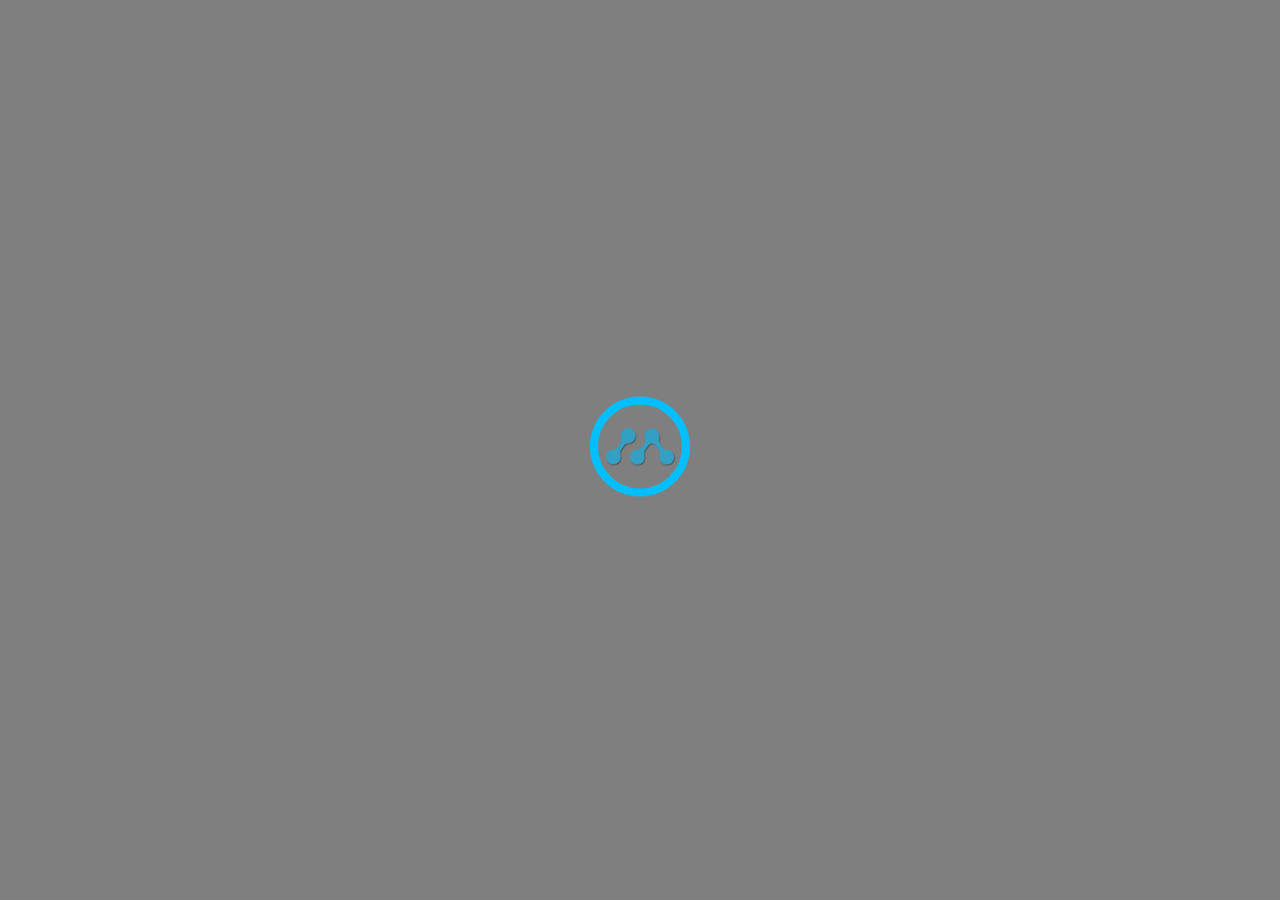
==== libarios-mark-john/momentum app/index.html @ cd69b1aa "momentum-app: status on-going" ====
<!DOCTYPE html>
<html lang="en">
<head>
    <meta charset="UTF-8">
    <meta name="viewport" content="width=device-width, initial-scale=1.0">
    <meta http-equiv="X-UA-Compatible" content="ie=edge">
    <link rel="shortcut icon" href="assets/img/fav.ico" type="image/x-icon">
    <link href="https://fonts.googleapis.com/css2?family=Poppins:wght@300;400;500;600;700&display=swap" rel="stylesheet">
    <link href="assets/fontawesome-free-5.15.3-web/css/all.css" rel="stylesheet">
    <link rel="stylesheet" type="text/css" href="assets/css/style.css">
    <script type="text/javascript" src="assets/js/style.js" defer></script>

    <title>Momentum App</title>
</head>
<body>
    <div class="main">
        <div id="top-content" class="top-content">
            <div class="right">
                <div><i class="fas fa-cloud-sun" style="font-size: 35px"></i></div>
                <!--
                    <i class="fas fa-smog"></i>
                    <i class="fas fa-cloud-sun"></i>
                    <i class="fas fa-cloud-rain"></i>
                    <i class="fas fa-wind"></i>
                    <i class="fas fa-bolt"></i>
                    <i class="fas fa-cloud"></i>
                    <i class="fas fa-cloud-showers-heavy"></i>
                -->
                
            </div>
            <div><h1>test</h1></div>
        </div>

        <div class="middle-content">
            <div class="middle-container">
                <div class="item" id="logo-main">
                    <img src="assets/img/logo.png" />
                    <div class="circle"></div>
                </div>

                <div id="request-name" class="request-name">
                    <input type="text" id="users-name" name="users-name" required autocomplete="off">
                    <label for="users-name" class="label-name">
                        <span class="content-name">Name</span>
                    </label>
                </div>
                
                <div id="user-content" class="user-content">
                        <div id="timer" class="timer" title="Change Time Format">
                            <div id="clock" class="hour-minute"></div>
                            <div id="seconds" class="seconds"></div>
                            <div id="ampm" class="ampm">AM</div>
                        </div>
                    <p id="greetings">Welcome Top!</p>
                </div>
            </div>
            <p id="quotes" class="quotes">Yesterday was a history. Tomorrow will be a mystery. Today is a gift, that's why it's called present.</p>
        </div>

        <div id="todo-list" class="todo-list">
            <div id="new-todo" class="new-todo">
                <input type="text" id="new-todos" name="new-todos" required autocomplete="off">
                <label for="new-todos" class="label-name">
                    <span class="content-name">New Todo</span>
                </label>
            </div>
            <div id="todo-view" class="todo-list-view">
            </div>
        </div>

        <footer>
            <p id="current-day"></p>
            <p id="todo" class="todo">TODO List</p>
        </footer>
    
    </div>
</body>
</html>
---- libarios-mark-john/momentum app/assets/css/style.css ----
* {
  margin: 0;
  padding: 0;
  box-sizing: border-box;
}

body {
  font-family: "Poppins", sans-serif;
}

.main {
  position: relative;
  width: 100%;
  height: 100vh;
  background-repeat: no-repeat;
  background-size: cover;
}

.top-content {
  display: none;
  justify-content: space-between;
  padding: 25px;
  color: white;
  transition: transform 0.2s ease;
  -webkit-animation: fadeIn 3s;
  -moz-animation: fadeIn 3s;
  -o-animation: fadeIn 3s;
  -ms-animation: fadeIn 3s;
}
.top-content .right {
  display: flex;
}

.middle-content {
  display: flex;
  justify-content: center;
  align-items: center;
}
.middle-content .quotes {
  display: none;
  margin-top: 3%;
  color: #fff;
}

.middle-container {
  position: absolute;
  top: 50%;
  left: 50%;
  transform: translate(-50%, -50%);
}
.middle-container .item {
  cursor: pointer;
  transition: transform 0.2s ease;
  -webkit-animation: fadeIn 3s;
  -moz-animation: fadeIn 3s;
  -o-animation: fadeIn 3s;
  -ms-animation: fadeIn 3s;
}
.middle-container .item img {
  width: 100px;
  opacity: 0.6;
  transition: 0.5s;
}
.middle-container .item .circle {
  content: "";
  width: 100px;
  height: 100px;
  border: 8px solid deepskyblue;
  border-radius: 50%;
  position: absolute;
  top: 0;
  left: 0;
  animation: pulseEffect infinite 1s;
  transition: 0.5s;
}
.middle-container .item:hover img {
  opacity: 1;
}
.middle-container .request-name {
  display: none;
  width: 100%;
  height: 50px;
  position: relative;
  overflow: hidden;
  animation: fadeIn 3s;
  -webkit-animation: fadeIn 3s;
  -moz-animation: fadeIn 3s;
  -o-animation: fadeIn 3s;
  -ms-animation: fadeIn 3s;
}
.middle-container .request-name input {
  width: 100%;
  height: 100%;
  color: #fff;
  border: none;
  outline: none;
  font-size: 16px;
  background: transparent;
}
.middle-container .request-name input:focus + .label-name .content-name, .middle-container .request-name input:valid + .label-name .content-name {
  transform: translateY(-120%);
  font-size: 14px;
  color: #5fa8d3;
}
.middle-container .request-name input:focus + .label-name::after, .middle-container .request-name input:valid + .label-name::after {
  transform: translateX(0%);
}
.middle-container .request-name label {
  position: absolute;
  bottom: 0px;
  left: 0%;
  width: 100%;
  height: 100%;
  pointer-events: none;
  border-bottom: 1px solid #fff;
  color: #fff;
}
.middle-container .request-name label::after {
  content: "";
  position: absolute;
  left: 0px;
  bottom: -1px;
  width: 100%;
  height: 100%;
  border-bottom: 3px solid #5fa8d3;
  transform: translateX(-100%);
  transition: transform 0.2s ease;
}
.middle-container .request-name label .content-name {
  position: absolute;
  bottom: 5px;
  left: 0px;
  transition: all 0.3s ease;
}
.middle-container .user-content {
  display: none;
  text-align: center;
  color: white;
  transition: transform 0.2s ease;
  -webkit-animation: fadeIn 3s;
  -moz-animation: fadeIn 3s;
  -o-animation: fadeIn 3s;
  -ms-animation: fadeIn 3s;
}
.middle-container .user-content .timer {
  display: flex;
  justify-content: center;
  cursor: pointer;
}
.middle-container .user-content .timer .hour-minute {
  font-size: 100px;
  font-weight: 100;
  padding: 20px;
  width: 100%;
}
.middle-container .user-content .timer .seconds {
  font-size: 30px;
  font-weight: 100;
  margin-top: 97px;
  width: 55px;
  margin-left: -30px;
}
.middle-container .user-content .timer .ampm {
  display: none;
  font-size: 30px;
  font-weight: 100;
  margin-top: 97px;
  width: 55px;
}
.middle-container .user-content #greetings {
  font-size: 20px;
  font-weight: 100;
}

.hidden {
  display: none;
}

.flex {
  display: flex;
}

.block {
  display: block !important;
}

footer {
  display: none;
  justify-content: space-between;
  align-items: center;
  margin: 0 auto;
  padding: 15px;
  background-color: transparent;
  position: fixed;
  bottom: 0;
  width: 100%;
  z-index: 8;
  transition: transform 0.2s ease;
  -webkit-animation: fadeIn 3s;
  -moz-animation: fadeIn 3s;
  -o-animation: fadeIn 3s;
  -ms-animation: fadeIn 3s;
}
footer #current-day {
  color: #fff;
  font-size: 19px;
  letter-spacing: 2px;
  cursor: pointer;
}
footer .todo {
  color: #fff;
  font-size: 19px;
  letter-spacing: 2px;
  cursor: pointer;
}

.new-todo {
  width: 100%;
  height: 50px;
  position: relative;
  overflow: hidden;
  animation: fadeIn 3s;
  -webkit-animation: fadeIn 3s;
  -moz-animation: fadeIn 3s;
  -o-animation: fadeIn 3s;
  -ms-animation: fadeIn 3s;
}
.new-todo input {
  width: 100%;
  height: 100%;
  color: #fff;
  border: none;
  outline: none;
  font-size: 16px;
  background: transparent;
}
.new-todo input:focus + .label-name .content-name, .new-todo input:valid + .label-name .content-name {
  transform: translateY(-120%);
  font-size: 14px;
  color: #5fa8d3;
}
.new-todo input:focus + .label-name::after, .new-todo input:valid + .label-name::after {
  transform: translateX(0%);
}
.new-todo label {
  position: absolute;
  bottom: 0px;
  left: 0%;
  width: 100%;
  height: 100%;
  pointer-events: none;
  border-bottom: 1px solid #fff;
  color: #fff;
}
.new-todo label::after {
  content: "";
  position: absolute;
  left: 0px;
  bottom: -1px;
  width: 100%;
  height: 100%;
  border-bottom: 3px solid #5fa8d3;
  transform: translateX(-100%);
  transition: transform 0.2s ease;
}
.new-todo label .content-name {
  position: absolute;
  bottom: 5px;
  left: 0px;
  transition: all 0.3s ease;
}

.todo-list {
  display: none;
  color: white;
  position: absolute;
  bottom: 0;
  right: 0;
  padding: 10px;
  margin-bottom: 40px;
  margin-right: 20px;
  background: transparent;
  height: 50%;
  width: 23%;
  font-size: 14px;
}

.todo-list-view {
  display: block;
  color: white;
  position: absolute;
  bottom: 0;
  right: 0;
  padding: 10px;
  margin-bottom: 0px;
  margin-right: 20px;
  background: transparent;
  height: 83%;
  width: 95%;
  font-size: 14px;
  overflow: hidden;
  overflow-y: auto;
  /*ul {
      margin-top: -20px;
      li {
          padding-top: 10px;
          .far {
              //float: right;
              padding: 5px;
          }
          .fa-trash-alt {
              cursor: pointer;
              &:hover {
                  color: #57a1cc;
              }
          }
      }
  }*/
}
.todo-list-view::-webkit-scrollbar {
  width: 10px;
}
.todo-list-view::-webkit-scrollbar-track {
  -webkit-box-shadow: inset 0 0 6px #57a1cc;
  border-radius: 10px;
}
.todo-list-view::-webkit-scrollbar-thumb {
  border-radius: 10px;
  -webkit-box-shadow: inset 0 0 6px #57a1cc;
}
.todo-list-view .fa-trash-alt {
  cursor: pointer;
  height: 16px;
  width: 16px;
  vertical-align: middle;
}
.todo-list-view .fa-trash-alt:hover {
  color: #57a1cc;
}
.todo-list-view .task-wrapper {
  height: auto;
  display: flex;
  align-items: center;
  margin-top: 10px;
}
.todo-list-view .task-title {
  height: auto;
  width: 87%;
  background: 0;
  border: 0;
  outline-style: none;
  padding-left: 3px;
  padding-right: 3px;
}

.button-confirm {
  float: right;
  display: none;
  transition: transform 0.2s ease;
  -webkit-animation: fadeIn 1s;
  -moz-animation: fadeIn 1s;
  -o-animation: fadeIn 1s;
  -ms-animation: fadeIn 1s;
}

.btn-delete {
  background-color: none;
  border: none;
  color: #fff;
  text-align: center;
  cursor: pointer;
  border-radius: 50%;
  border: 1px solid #4b8eb4;
  margin-right: 5px;
}
.btn-delete:hover {
  background-color: #57a1cc;
}

.slide-in {
  display: block;
  border: 0;
  border-radius: 0.1em;
  animation: slideMe 0.7s ease-in;
}

@-webkit-keyframes pulseEffect {
  0% {
    -webkit-transform: scale(1, 1);
    opacity: 0.6;
  }
  100% {
    -webkit-transform: scale(1.2, 1.2);
    opacity: 0;
  }
}
@keyframes fadeIn {
  0% {
    opacity: 0;
  }
  100% {
    opacity: 1;
  }
}
@-moz-keyframes fadeIn {
  0% {
    opacity: 0;
  }
  100% {
    opacity: 1;
  }
}
@-webkit-keyframes fadeIn {
  0% {
    opacity: 0;
  }
  100% {
    opacity: 1;
  }
}
@-o-keyframes fadeIn {
  0% {
    opacity: 0;
  }
  100% {
    opacity: 1;
  }
}
@-ms-keyframes fadeIn {
  0% {
    opacity: 0;
  }
  100% {
    opacity: 1;
  }
}
@keyframes slideMe {
  0% {
    transform: skewX(25deg) translateX(-500px);
    opacity: 0;
  }
  60% {
    transform: translateX(0px);
  }
  62% {
    transform: skewX(0deg) translateX(10px);
  }
  70% {
    transform: skew(-2deg);
    opacity: 1;
  }
  80% {
    transform: skew(0deg) translate(0);
  }
  90% {
    transform: skew(-5deg);
  }
  100% {
    transform: skew(0deg);
  }
}

/*# sourceMappingURL=style.css.map */
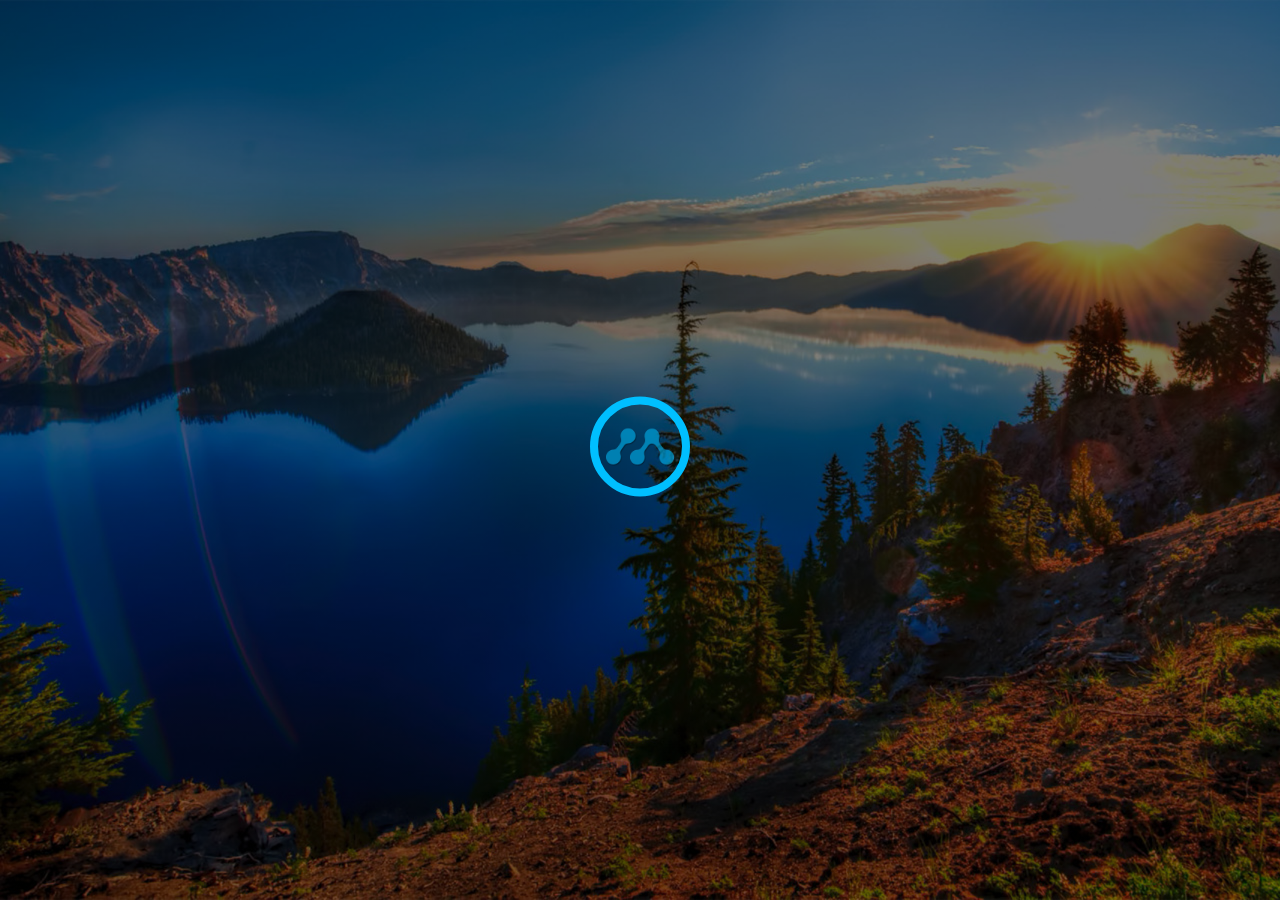
==== commit 61590d48: "Merge pull request #5 from markjohnlibarios/momentum-app" ====
--- a/libarios-mark-john/momentum app/index.html
+++ b/libarios-mark-john/momentum app/index.html
@@ -16,19 +16,12 @@
     <div class="main">
         <div id="top-content" class="top-content">
             <div class="right">
-                <div><i class="fas fa-cloud-sun" style="font-size: 35px"></i></div>
-                <!--
-                    <i class="fas fa-smog"></i>
-                    <i class="fas fa-cloud-sun"></i>
-                    <i class="fas fa-cloud-rain"></i>
-                    <i class="fas fa-wind"></i>
-                    <i class="fas fa-bolt"></i>
-                    <i class="fas fa-cloud"></i>
-                    <i class="fas fa-cloud-showers-heavy"></i>
-                -->
+                <div id="weather"></div>
                 
             </div>
-            <div><h1>test</h1></div>
+            <div>
+                <p id="quote-header" class="quote-header">Quotes</p>
+            </div>
         </div>
 
         <div class="middle-content">
@@ -54,7 +47,27 @@
                     <p id="greetings">Welcome Top!</p>
                 </div>
             </div>
-            <p id="quotes" class="quotes">Yesterday was a history. Tomorrow will be a mystery. Today is a gift, that's why it's called present.</p>
+
+            <div id="quotes" class="quotes">
+                <p class="quote"></p>
+                <p class="author"></p>
+            </div>
+        </div>
+
+        <div id="quote-list" class="quote-list">
+            <div id="new-quote" class="new-quote">
+                <input type="text" id="new-quotes" name="new-quotes" required autocomplete="off">
+                <label for="new-quotes" class="label-name">
+                    <span class="content-name">New Quote</span>
+                </label>
+            </div>
+            <div id="new-quote-author" class="new-quote-author">
+                <input type="text" id="new-quotes-author" name="new-quotes-author" required autocomplete="off">
+                <label for="new-quotes-author" class="label-name">
+                    <span class="content-name">Author</span>
+                </label>
+            </div>
+            <div id="quote-view" class="quote-list-view"></div>
         </div>
 
         <div id="todo-list" class="todo-list">
@@ -64,8 +77,7 @@
                     <span class="content-name">New Todo</span>
                 </label>
             </div>
-            <div id="todo-view" class="todo-list-view">
-            </div>
+            <div id="todo-view" class="todo-list-view"></div>
         </div>
 
         <footer>
--- a/libarios-mark-john/momentum app/assets/css/style.css
+++ b/libarios-mark-john/momentum app/assets/css/style.css
@@ -36,10 +36,29 @@
   justify-content: center;
   align-items: center;
 }
-.middle-content .quotes {
+
+.quotes {
   display: none;
   margin-top: 3%;
   color: #fff;
+  width: 30%;
+  cursor: pointer;
+  transition: transform 0.2s ease;
+  -webkit-animation: fadeIn 3s;
+  -moz-animation: fadeIn 3s;
+  -o-animation: fadeIn 3s;
+  -ms-animation: fadeIn 3s;
+}
+.quotes .quote {
+  text-align: justify;
+}
+.quotes .author {
+  float: right;
+  font-size: 13px;
+  font-style: italic;
+}
+.quotes:hover {
+  text-shadow: 1px 1px 2px black, 0 0 25px #4bc546, 0 0 5px deepskyblue;
 }
 
 .middle-container {
@@ -146,6 +165,9 @@
   display: flex;
   justify-content: center;
   cursor: pointer;
+}
+.middle-container .user-content .timer:hover {
+  text-shadow: 1px 1px 2px black, 0 0 25px #4bc546, 0 0 5px deepskyblue;
 }
 .middle-container .user-content .timer .hour-minute {
   font-size: 100px;
@@ -207,11 +229,226 @@
   letter-spacing: 2px;
   cursor: pointer;
 }
+footer #current-day:hover {
+  text-shadow: 1px 1px 2px black, 0 0 25px #4bc546, 0 0 5px deepskyblue;
+}
 footer .todo {
   color: #fff;
   font-size: 19px;
   letter-spacing: 2px;
   cursor: pointer;
+}
+footer .todo:hover {
+  text-shadow: 1px 1px 2px black, 0 0 25px #4bc546, 0 0 5px deepskyblue;
+}
+
+.quote-header {
+  color: #fff;
+  font-size: 19px;
+  letter-spacing: 2px;
+  cursor: pointer;
+}
+.quote-header:hover {
+  text-shadow: 1px 1px 2px black, 0 0 25px #4bc546, 0 0 5px deepskyblue;
+}
+
+#weather {
+  padding-right: 15px;
+  cursor: pointer;
+}
+#weather:hover {
+  text-shadow: 1px 1px 2px black, 0 0 25px #4bc546, 0 0 5px deepskyblue;
+}
+
+.weather {
+  font-size: 35px;
+}
+
+.weather-description, .degree {
+  font-size: 13px;
+  font-style: normal;
+}
+
+.new-quote {
+  width: 100%;
+  height: 50px;
+  position: relative;
+  overflow: hidden;
+  margin-top: -10px;
+  animation: fadeIn 3s;
+  -webkit-animation: fadeIn 3s;
+  -moz-animation: fadeIn 3s;
+  -o-animation: fadeIn 3s;
+  -ms-animation: fadeIn 3s;
+}
+.new-quote input {
+  width: 100%;
+  height: 100%;
+  color: #fff;
+  border: none;
+  outline: none;
+  font-size: 16px;
+  background: transparent;
+}
+.new-quote input:focus + .label-name .content-name, .new-quote input:valid + .label-name .content-name {
+  transform: translateY(-120%);
+  font-size: 14px;
+  color: #5fa8d3;
+}
+.new-quote input:focus + .label-name::after, .new-quote input:valid + .label-name::after {
+  transform: translateX(0%);
+}
+.new-quote label {
+  position: absolute;
+  bottom: 0px;
+  left: 0%;
+  width: 100%;
+  height: 100%;
+  pointer-events: none;
+  border-bottom: 1px solid #fff;
+  color: #fff;
+}
+.new-quote label::after {
+  content: "";
+  position: absolute;
+  left: 0px;
+  bottom: -1px;
+  width: 100%;
+  height: 100%;
+  border-bottom: 3px solid #5fa8d3;
+  transform: translateX(-100%);
+  transition: transform 0.2s ease;
+}
+.new-quote label .content-name {
+  position: absolute;
+  bottom: 5px;
+  left: 0px;
+  transition: all 0.3s ease;
+}
+
+.new-quote-author {
+  width: 100%;
+  height: 50px;
+  position: relative;
+  overflow: hidden;
+  z-index: 1;
+  animation: fadeIn 3s;
+  -webkit-animation: fadeIn 3s;
+  -moz-animation: fadeIn 3s;
+  -o-animation: fadeIn 3s;
+  -ms-animation: fadeIn 3s;
+}
+.new-quote-author input {
+  width: 100%;
+  height: 100%;
+  color: #fff;
+  border: none;
+  outline: none;
+  font-size: 16px;
+  background: transparent;
+}
+.new-quote-author input:focus + .label-name .content-name, .new-quote-author input:valid + .label-name .content-name {
+  transform: translateY(-120%);
+  font-size: 14px;
+  color: #5fa8d3;
+}
+.new-quote-author input:focus + .label-name::after, .new-quote-author input:valid + .label-name::after {
+  transform: translateX(0%);
+}
+.new-quote-author label {
+  position: absolute;
+  bottom: 0px;
+  left: 0%;
+  width: 100%;
+  height: 100%;
+  pointer-events: none;
+  border-bottom: 1px solid #fff;
+  color: #fff;
+}
+.new-quote-author label::after {
+  content: "";
+  position: absolute;
+  left: 0px;
+  bottom: -1px;
+  width: 100%;
+  height: 100%;
+  border-bottom: 3px solid #5fa8d3;
+  transform: translateX(-100%);
+  transition: transform 0.2s ease;
+}
+.new-quote-author label .content-name {
+  position: absolute;
+  bottom: 5px;
+  left: 0px;
+  transition: all 0.3s ease;
+}
+
+.quote-list {
+  display: none;
+  color: white;
+  position: absolute;
+  top: 0;
+  right: 0;
+  padding: 10px;
+  margin-top: 60px;
+  margin-right: 20px;
+  background: transparent;
+  height: 50%;
+  width: 23%;
+  font-size: 14px;
+  border: 1px solid green;
+}
+
+.quote-list-view {
+  display: block;
+  color: white;
+  position: absolute;
+  bottom: 0;
+  right: 0;
+  padding: 10px;
+  margin-bottom: 0px;
+  margin-right: 20px;
+  background: transparent;
+  height: 70%;
+  width: 95%;
+  font-size: 14px;
+  overflow: hidden;
+  overflow-y: auto;
+}
+.quote-list-view::-webkit-scrollbar {
+  width: 10px;
+}
+.quote-list-view::-webkit-scrollbar-track {
+  -webkit-box-shadow: inset 0 0 6px #57a1cc;
+  border-radius: 10px;
+}
+.quote-list-view::-webkit-scrollbar-thumb {
+  border-radius: 10px;
+  -webkit-box-shadow: inset 0 0 6px #57a1cc;
+}
+.quote-list-view .fa-trash-alt {
+  cursor: pointer;
+  height: 16px;
+  width: 16px;
+  vertical-align: middle;
+}
+.quote-list-view .fa-trash-alt:hover {
+  color: #57a1cc;
+}
+.quote-list-view .quote-wrapper {
+  height: auto;
+  display: flex;
+  align-items: center;
+  margin-top: 10px;
+}
+.quote-list-view .quote-title {
+  height: auto;
+  width: 87%;
+  background: 0;
+  border: 0;
+  outline-style: none;
+  padding-left: 3px;
+  padding-right: 3px;
 }
 
 .new-todo {
@@ -300,22 +537,6 @@
   font-size: 14px;
   overflow: hidden;
   overflow-y: auto;
-  /*ul {
-      margin-top: -20px;
-      li {
-          padding-top: 10px;
-          .far {
-              //float: right;
-              padding: 5px;
-          }
-          .fa-trash-alt {
-              cursor: pointer;
-              &:hover {
-                  color: #57a1cc;
-              }
-          }
-      }
-  }*/
 }
 .todo-list-view::-webkit-scrollbar {
   width: 10px;
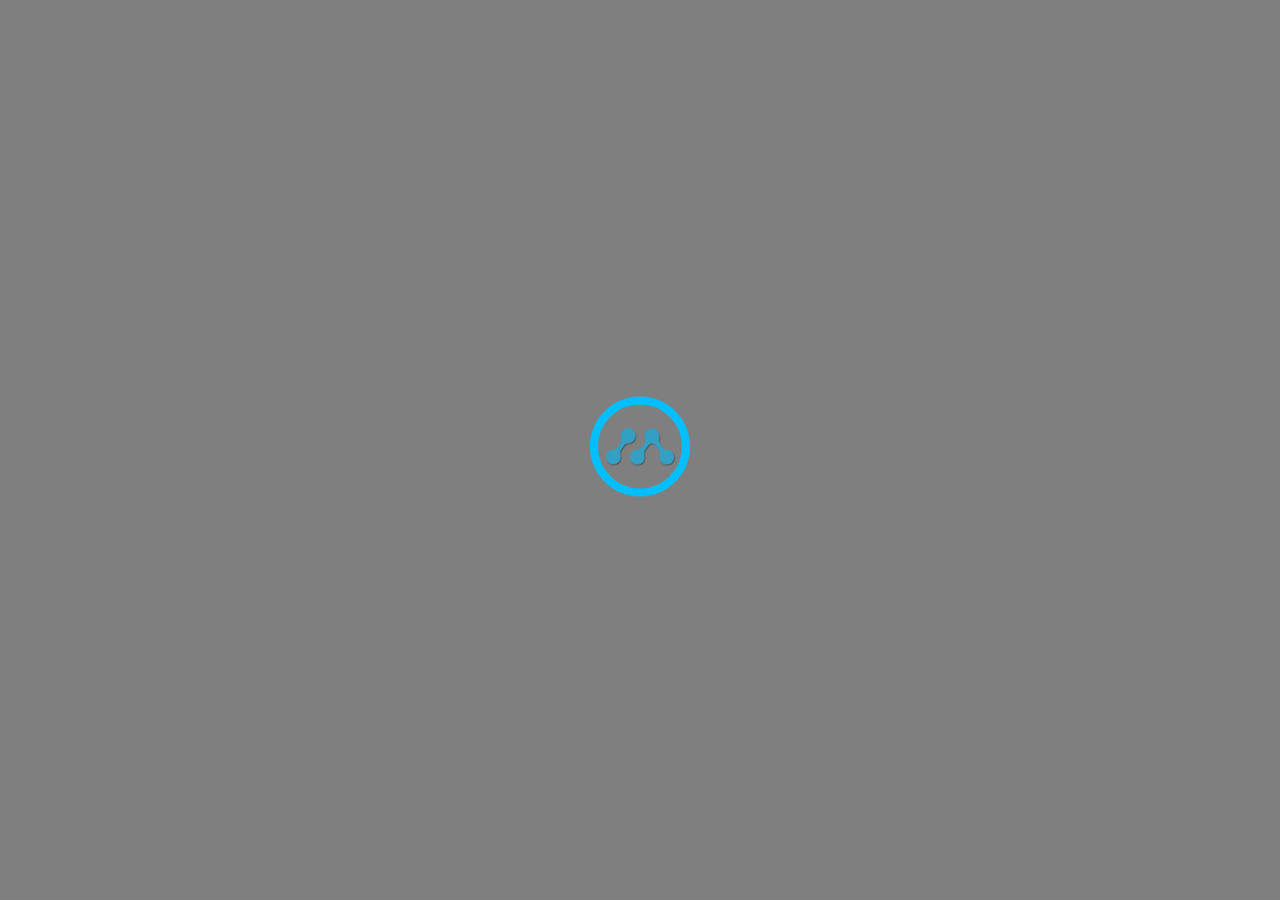
==== commit 1af90dcf: "Merge pull request #7 from markjohnlibarios/momentum-app" ====
--- a/libarios-mark-john/momentum app/index.html
+++ b/libarios-mark-john/momentum app/index.html
@@ -36,15 +36,22 @@
                     <label for="users-name" class="label-name">
                         <span class="content-name">Name</span>
                     </label>
-                </div>
-                
+                </div> 
+
                 <div id="user-content" class="user-content">
-                        <div id="timer" class="timer" title="Change Time Format">
-                            <div id="clock" class="hour-minute"></div>
-                            <div id="seconds" class="seconds"></div>
-                            <div id="ampm" class="ampm">AM</div>
-                        </div>
+                    <div id="timer" class="timer" title="Change Time Format">
+                        <div id="clock" class="hour-minute"></div>
+                        <div id="seconds" class="seconds"></div>
+                        <div id="ampm" class="ampm">AM</div>
+                    </div>
+                    <p id="current-day"></p>
                     <p id="greetings">Welcome Top!</p>
+
+                    <div class="goal" id="goal">
+                        <a href="#M" id="goal-logo"><img src="assets/img/goal.png" /></a>
+                    </div>
+                            
+                    <div id="todays-goal-list" class="todays-goal-list"></div>
                 </div>
             </div>
 
@@ -80,8 +87,25 @@
             <div id="todo-view" class="todo-list-view"></div>
         </div>
 
+        <div class="wrap">
+            <div id="M" class="modal">
+                <div class="modal-content">
+                    <a class="closebutton" href="#">&times;</a>
+                    <div id="goal-div" class="goal-div">
+                        <input type="text" id="goal-type" name="goal-type" required autocomplete="off">
+                        <label for="goal-type" class="label-name">
+                            <span class="content-name">Today's Goal</span>
+                        </label>
+                    </div> 
+
+                    <div id="goal-view" class="goal-list-view"></div>
+                </div>
+                <a href="#" class="closeoverlay" id="close-overlay"></a>
+            </div>
+        </div>
+
         <footer>
-            <p id="current-day"></p>
+            <p>&nbsp;</p>
             <p id="todo" class="todo">TODO List</p>
         </footer>
     
--- a/libarios-mark-john/momentum app/assets/css/style.css
+++ b/libarios-mark-john/momentum app/assets/css/style.css
@@ -37,9 +37,21 @@
   align-items: center;
 }
 
+.goal {
+  cursor: pointer;
+  margin-top: 30px;
+}
+.goal img {
+  width: 90px;
+  opacity: 0.6;
+  transition: 0.5s;
+}
+.goal:hover img {
+  opacity: 1;
+}
+
 .quotes {
   display: none;
-  margin-top: 3%;
   color: #fff;
   width: 30%;
   cursor: pointer;
@@ -162,6 +174,7 @@
   -ms-animation: fadeIn 3s;
 }
 .middle-container .user-content .timer {
+  margin-top: 15%;
   display: flex;
   justify-content: center;
   cursor: pointer;
@@ -190,8 +203,15 @@
   width: 55px;
 }
 .middle-container .user-content #greetings {
+  font-size: 30px;
+  font-weight: 100;
+  margin-top: 25px;
+}
+.middle-container .user-content #current-day {
+  color: #fff;
   font-size: 20px;
-  font-weight: 100;
+  margin-top: -40px;
+  letter-spacing: 3px;
 }
 
 .hidden {
@@ -216,21 +236,11 @@
   position: fixed;
   bottom: 0;
   width: 100%;
-  z-index: 8;
   transition: transform 0.2s ease;
   -webkit-animation: fadeIn 3s;
   -moz-animation: fadeIn 3s;
   -o-animation: fadeIn 3s;
   -ms-animation: fadeIn 3s;
-}
-footer #current-day {
-  color: #fff;
-  font-size: 19px;
-  letter-spacing: 2px;
-  cursor: pointer;
-}
-footer #current-day:hover {
-  text-shadow: 1px 1px 2px black, 0 0 25px #4bc546, 0 0 5px deepskyblue;
 }
 footer .todo {
   color: #fff;
@@ -441,6 +451,9 @@
   align-items: center;
   margin-top: 10px;
 }
+.quote-list-view .quote-wrapper:hover > .quote-title {
+  color: deepskyblue;
+}
 .quote-list-view .quote-title {
   height: auto;
   width: 87%;
@@ -449,6 +462,7 @@
   outline-style: none;
   padding-left: 3px;
   padding-right: 3px;
+  cursor: pointer;
 }
 
 .new-todo {
@@ -564,6 +578,9 @@
   align-items: center;
   margin-top: 10px;
 }
+.todo-list-view .task-wrapper:hover > .task-title {
+  color: deepskyblue;
+}
 .todo-list-view .task-title {
   height: auto;
   width: 87%;
@@ -574,16 +591,6 @@
   padding-right: 3px;
 }
 
-.button-confirm {
-  float: right;
-  display: none;
-  transition: transform 0.2s ease;
-  -webkit-animation: fadeIn 1s;
-  -moz-animation: fadeIn 1s;
-  -o-animation: fadeIn 1s;
-  -ms-animation: fadeIn 1s;
-}
-
 .btn-delete {
   background-color: none;
   border: none;
@@ -680,5 +687,255 @@
     transform: skew(0deg);
   }
 }
+/**setup modal**/
+.modal {
+  position: fixed;
+  top: 0;
+  right: 0;
+  bottom: 0;
+  left: 0;
+  opacity: 0;
+  pointer-events: none;
+  background: rgba(0, 0, 0, 0.8);
+  transition: all ease 1s;
+}
+
+.closeoverlay {
+  top: 0;
+  right: 0;
+  bottom: 0;
+  left: 0;
+  opacity: 0;
+  display: block;
+  z-index: 2;
+  position: fixed;
+  cursor: pointer;
+}
+
+.closebutton {
+  color: #fff;
+  text-decoration: none;
+  font-size: 30px;
+  margin: 0 auto;
+  display: table;
+  float: right;
+  margin-right: 5px;
+}
+.closebutton:hover {
+  color: deepskyblue !important;
+}
+
+.modal:target {
+  opacity: 1;
+  pointer-events: auto;
+}
+
+.modal:target > .closeoverlay {
+  display: block;
+}
+
+.modal > div {
+  width: 55%;
+  height: 500px;
+  max-width: 75vw;
+  max-height: 75vh;
+  text-align: center;
+  position: relative;
+  background: transparent;
+  z-index: 3;
+  border-radius: 25px;
+}
+
+.wrap,
+.modal {
+  display: flex;
+  align-items: center;
+  justify-content: center;
+}
+
+.modal-content {
+  overflow-y: auto;
+}
+
+.todays-goal-list {
+  margin-top: 30px;
+  font-size: 15px;
+  width: 400px;
+  text-align: center;
+}
+.todays-goal-list p {
+  font-size: 12px;
+  margin-top: 15px;
+}
+.todays-goal-list:hover .goal-icon {
+  display: inline-block;
+}
+
+.current-goal {
+  cursor: pointer;
+}
+
+.goal-icon {
+  display: none;
+  margin-left: 15px;
+  cursor: pointer;
+}
+
+.todo-icon {
+  display: none;
+  margin-left: 5px;
+  cursor: pointer;
+  float: right;
+  transition: transform 0.2s ease;
+  -webkit-animation: fadeIn 1s;
+  -moz-animation: fadeIn 1s;
+  -o-animation: fadeIn 1s;
+  -ms-animation: fadeIn 1s;
+}
+
+.gi-trash:hover {
+  color: #b42222;
+}
+
+.gi-todo-cancel:hover {
+  color: #b42222;
+}
+
+.gi-goal-cancel:hover {
+  color: #b42222;
+}
+
+.gi-check:hover {
+  color: #25a514;
+}
+
+.gi-todo-check:hover {
+  color: #25a514;
+}
+
+.gi-goal-check:hover {
+  color: #25a514;
+}
+
+.goal-div {
+  margin-left: 4%;
+  margin-top: 15px;
+  width: 93%;
+  height: 50px;
+  position: relative;
+  overflow: hidden;
+  animation: fadeIn 3s;
+  -webkit-animation: fadeIn 3s;
+  -moz-animation: fadeIn 3s;
+  -o-animation: fadeIn 3s;
+  -ms-animation: fadeIn 3s;
+}
+.goal-div input {
+  width: 100%;
+  height: 100%;
+  color: #fff;
+  border: none;
+  outline: none;
+  font-size: 16px;
+  background: transparent;
+}
+.goal-div input:focus + .label-name .content-name, .goal-div input:valid + .label-name .content-name {
+  transform: translateY(-120%);
+  font-size: 14px;
+  color: #5fa8d3;
+}
+.goal-div input:focus + .label-name::after, .goal-div input:valid + .label-name::after {
+  transform: translateX(0%);
+}
+.goal-div label {
+  position: absolute;
+  bottom: 0px;
+  left: 0%;
+  width: 100%;
+  height: 100%;
+  pointer-events: none;
+  border-bottom: 1px solid #fff;
+  color: #fff;
+}
+.goal-div label::after {
+  content: "";
+  position: absolute;
+  left: 0px;
+  bottom: -1px;
+  width: 100%;
+  height: 100%;
+  border-bottom: 3px solid #5fa8d3;
+  transform: translateX(-100%);
+  transition: transform 0.2s ease;
+}
+.goal-div label .content-name {
+  position: absolute;
+  bottom: 5px;
+  left: 0px;
+  transition: all 0.3s ease;
+}
+
+.goal-list-view {
+  display: block;
+  color: white;
+  position: absolute;
+  bottom: 0;
+  right: 0;
+  padding: 10px;
+  margin-bottom: 0px;
+  margin-right: 20px;
+  background: transparent;
+  height: 85%;
+  width: 95%;
+  font-size: 14px;
+  overflow: hidden;
+  overflow-y: auto;
+}
+.goal-list-view::-webkit-scrollbar {
+  width: 10px;
+}
+.goal-list-view::-webkit-scrollbar-track {
+  -webkit-box-shadow: inset 0 0 6px #57a1cc;
+  border-radius: 10px;
+}
+.goal-list-view::-webkit-scrollbar-thumb {
+  border-radius: 10px;
+  -webkit-box-shadow: inset 0 0 6px #57a1cc;
+}
+.goal-list-view .fa-trash-alt {
+  cursor: pointer;
+  height: 16px;
+  width: 16px;
+  vertical-align: middle;
+  margin-left: 15px;
+}
+.goal-list-view .fa-trash-alt:hover {
+  color: #57a1cc;
+}
+.goal-list-view .goal-wrapper {
+  height: auto;
+  display: flex;
+  align-items: center;
+  margin-top: 10px;
+}
+.goal-list-view .goal-wrapper:hover > .goal-title {
+  color: deepskyblue;
+}
+.goal-list-view .goal-title {
+  height: auto;
+  width: 87%;
+  background: 0;
+  border: 0;
+  outline-style: none;
+  padding-left: 3px;
+  padding-right: 3px;
+  text-align: justify;
+  margin-top: 5px;
+}
+.goal-list-view .goal-title .date-finished {
+  font-style: italic;
+  font-size: 11px;
+  color: #9e9e9e;
+}
 
 /*# sourceMappingURL=style.css.map */
